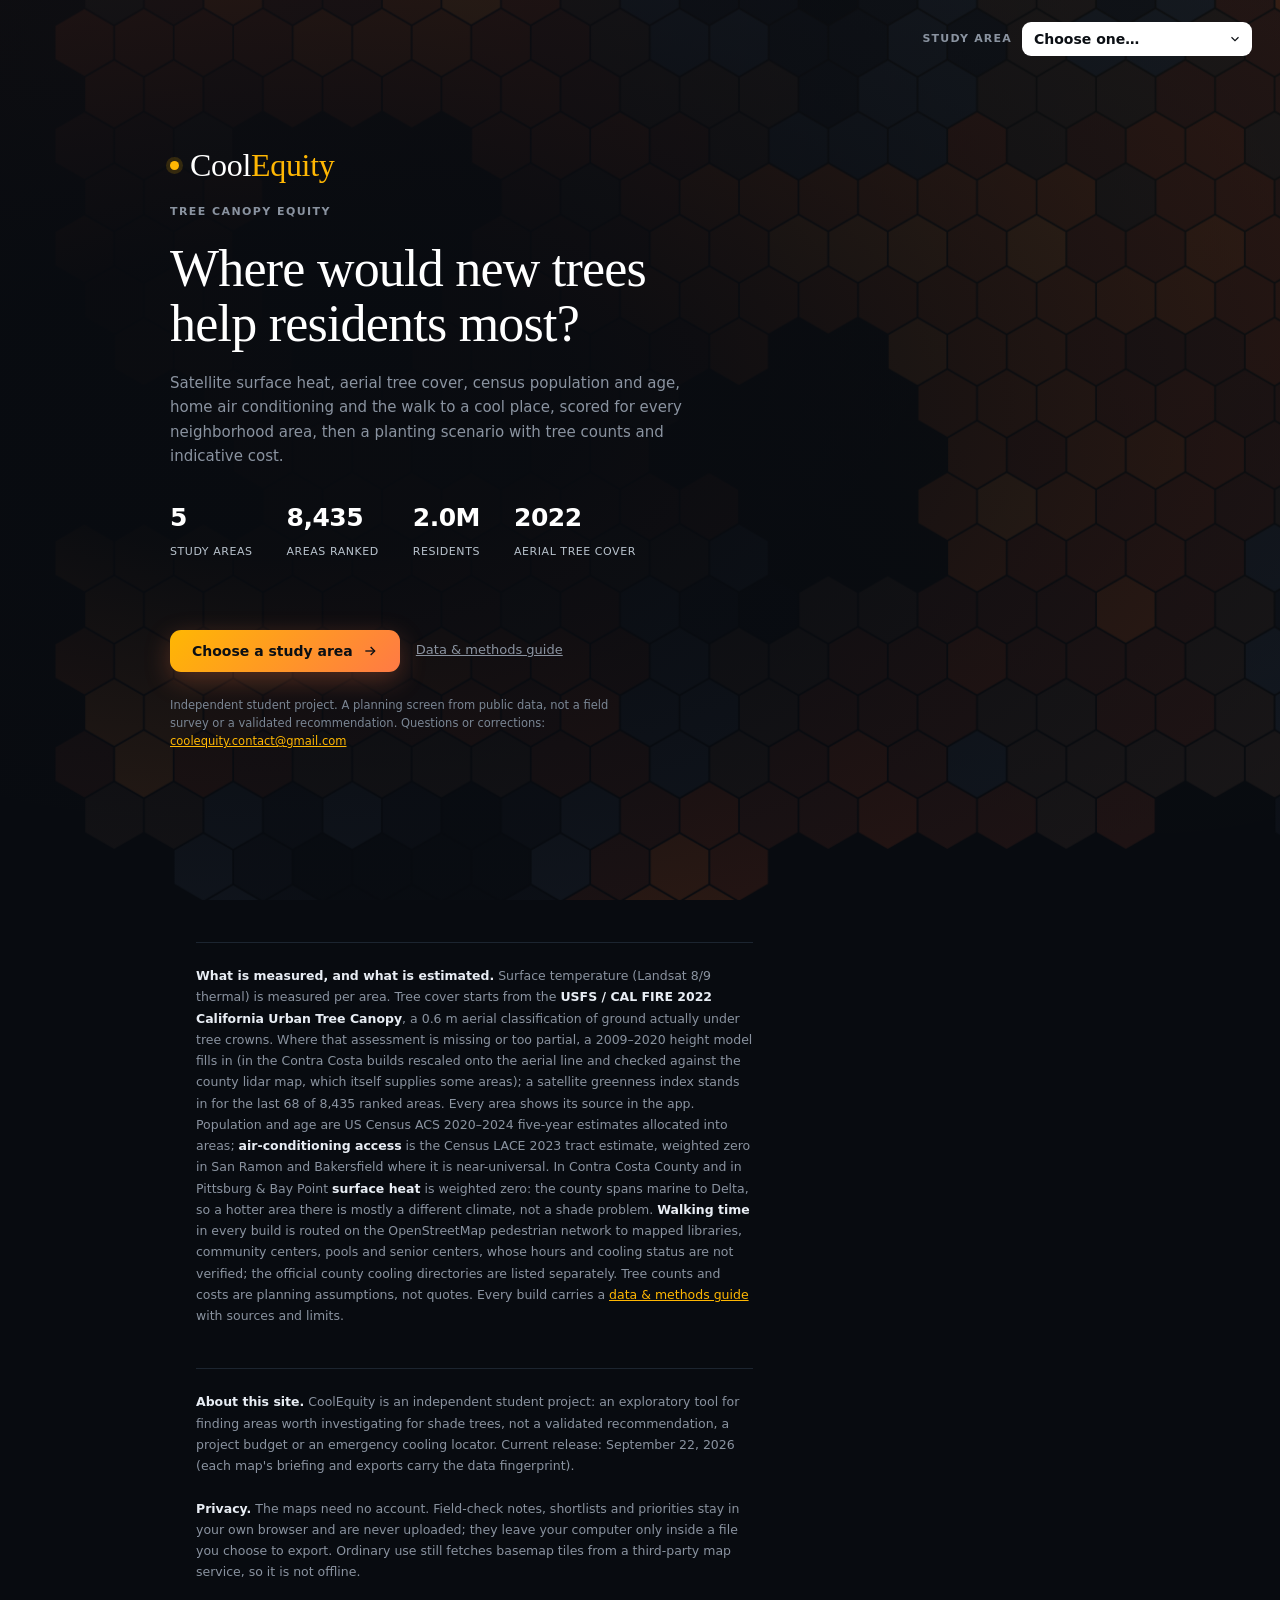
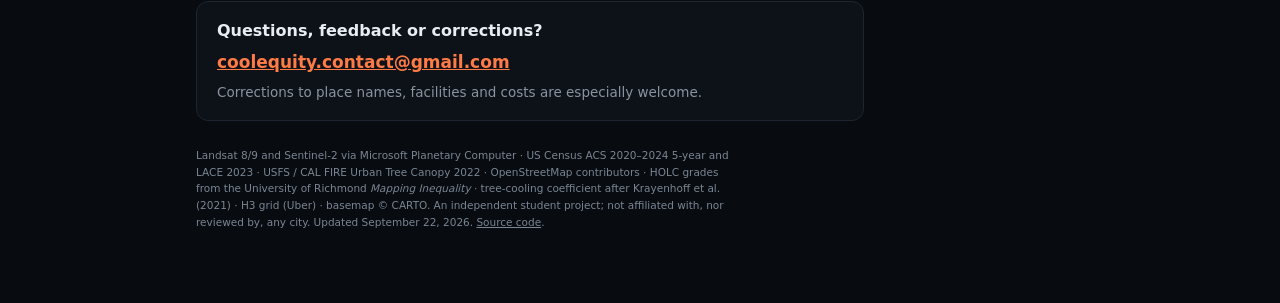
==== site/index.html @ bd9626d3 "Map panel resizes and collapses; guide gets a study-area switch; chooser hero full-bleed with a stud" ====
<!doctype html>
<html lang="en">
<head>
<meta charset="utf-8">
<meta name="viewport" content="width=device-width,initial-scale=1">
<title>CoolEquity — Heat &amp; Canopy Mapping</title>
<meta name="description" content="Where would new street trees help residents most? Satellite heat, aerial tree cover, census population and walking access to cooling, scored for every neighborhood area. Contra Costa County, Bakersfield, San Ramon, West Contra Costa and Pittsburg &amp; Bay Point.">
<style>
  @font-face{font-family:Inter;src:url(vendor/inter-latin.woff2) format('woff2');
    font-weight:100 900;font-display:swap}
  @font-face{font-family:'Instrument Serif';src:url(vendor/instrumentserif-latin.woff2) format('woff2');
    font-weight:400;font-display:swap}
  :root{--bg:#080b10;--panel:#0d1219;--edge:#1c2530;--txt:#e8edf4;--muted:#8a93a0;
    --muted2:#7a8694;--accent:#ffb703;--accent2:#ff7a45;
    --display:'Instrument Serif',Georgia,serif;
    --sans:Inter,ui-sans-serif,system-ui,-apple-system,'Segoe UI',sans-serif}
  *{box-sizing:border-box}
  body{margin:0;background:var(--bg);color:var(--txt);font:400 15px/1.6 var(--sans);
    -webkit-font-smoothing:antialiased;min-height:100vh;
    background-image:radial-gradient(120% 80% at 15% 0%,rgba(255,122,69,.09) 0%,transparent 55%),
      radial-gradient(90% 70% at 90% 10%,rgba(255,183,3,.06) 0%,transparent 50%)}
  .wrap{max-width:940px;margin:0 auto;padding:0 26px 72px}
  /* Hero: the same first screen every city map opens with, made generic. */
  .hero{position:relative;min-height:100vh;display:flex;align-items:center;overflow:hidden;padding:28px 26px}
  .hero canvas{position:absolute;inset:0;width:100%;height:100%;opacity:.5;filter:blur(.4px);transform:scale(1.02)}
  .hero .scrim{position:absolute;inset:0;
    background:radial-gradient(115% 85% at 22% 45%,rgba(8,11,16,.97) 20%,rgba(8,11,16,.72) 52%,rgba(8,11,16,.35) 100%)}
  .hero-in{position:relative;width:100%;max-width:940px;margin:0 auto}
  .hero .pick{position:absolute}
  .menu{position:relative}
  .menu-list{position:absolute;left:0;top:calc(100% + 8px);z-index:6;min-width:300px;background:#0c1219;border:1px solid var(--edge);border-radius:12px;padding:6px;box-shadow:0 18px 44px rgba(0,0,0,.6)}
  .menu-list[hidden]{display:none}
  .menu-list a{display:block;padding:9px 12px;border-radius:8px;text-decoration:none;color:var(--txt);font-size:14px;font-weight:600}
  .menu-list a small{display:block;font-weight:400;font-size:12px;color:var(--muted);margin-top:1px}
  .menu-list a:hover,.menu-list a:focus-visible{background:#151d27;outline:none}
  .pick{position:absolute;top:22px;right:28px;z-index:3;display:flex;align-items:center;gap:10px;font-size:11px;
    letter-spacing:.11em;text-transform:uppercase;color:var(--muted);font-weight:600}
  .pick select{font:600 14px var(--sans);color:#0b0f14;background:#fff;border:0;border-radius:9px;
    padding:9px 34px 9px 12px;appearance:none;-webkit-appearance:none;cursor:pointer;min-width:230px;
    background-image:url("data:image/svg+xml,%3Csvg xmlns='http://www.w3.org/2000/svg' viewBox='0 0 24 24' fill='none' stroke='%230b0f14' stroke-width='2'%3E%3Cpath d='m6 9 6 6 6-6'/%3E%3C/svg%3E");
    background-repeat:no-repeat;background-position:right 10px center;background-size:14px}
  .wordmark{display:flex;align-items:center;gap:11px;margin:0 0 22px}
  .eyebrow{font-size:11px;letter-spacing:.13em;text-transform:uppercase;color:var(--muted);font-weight:600;margin-bottom:20px}
  .istats{display:flex;flex-wrap:wrap;gap:34px;margin:30px 0 34px}
  .istats div b{display:block;font-size:25px;font-weight:600;letter-spacing:-.02em;font-variant-numeric:tabular-nums;color:#fff}
  .istats div span{font-size:11px;color:#b9c3cd;letter-spacing:.05em;text-transform:uppercase}
  .cta{display:inline-flex;align-items:center;gap:9px;font:600 14px var(--sans);color:#0b0f14;
    background:linear-gradient(135deg,#ffb703,#ff7a45);border:0;border-radius:11px;padding:13px 22px;
    text-decoration:none;box-shadow:0 8px 26px rgba(255,122,69,.28);transition:transform .16s,box-shadow .16s}
  .cta:hover{transform:translateY(-1px);box-shadow:0 12px 32px rgba(255,122,69,.36)}
  .cta[aria-disabled=true]{opacity:.55;pointer-events:none}
  .cta svg{width:16px;height:16px;stroke:currentColor;fill:none;stroke-width:2}
  .ctarow{display:flex;align-items:center;gap:16px;flex-wrap:wrap}
  .ctarow a.alt{font-size:13px;color:var(--muted);text-decoration:underline}
  .blurb{margin:-14px 0 26px;max-width:58ch;font-size:13.5px;line-height:1.6;color:#c4ccd6;min-height:1.6em}
  .fine{margin:24px 0 0;font-size:11.5px;color:var(--muted2);line-height:1.6;max-width:62ch}
  .fine a{color:var(--accent)}
  .all{margin-top:40px}
  .all h2{font-family:var(--display);font-weight:400;font-size:26px;margin:0 0 6px;color:#fff}
  .all p.sub2{color:var(--muted);font-size:13.5px;margin:0 0 20px}
  @media (max-width:720px){.hero{min-height:0;padding-top:20px;align-items:flex-start}.hero .pick{position:static;margin-bottom:18px}.pick select{min-width:0;width:100%}.istats{gap:22px}.menu-list{min-width:0;right:0}}
  .wdot{width:9px;height:9px;border-radius:50%;background:var(--accent);
    box-shadow:0 0 0 4px rgba(255,183,3,.16)}
  .wm{font-family:var(--display);font-size:32px;line-height:1;letter-spacing:-.01em;color:#fff}
  .wm i{font-style:normal;color:var(--accent)}
  h1{font-family:var(--display);font-weight:400;font-size:clamp(32px,5.2vw,52px);
    line-height:1.06;letter-spacing:-.015em;margin:0 0 18px;color:#fff}
  .lede{color:var(--muted);max-width:56ch;margin:20px 0 0;font-size:15px;line-height:1.62}
  .cards{display:grid;grid-template-columns:repeat(auto-fit,minmax(300px,1fr));gap:18px}
  a.card{display:block;text-decoration:none;color:inherit;background:var(--panel);
    border:1px solid var(--edge);border-radius:15px;padding:24px;transition:.16s}
  a.card:hover{border-color:var(--accent);transform:translateY(-2px);
    box-shadow:0 16px 40px rgba(0,0,0,.45)}
  .city{font-family:var(--display);font-size:27px;line-height:1.1;color:#fff;margin-bottom:3px}
  .sub{font-size:11px;text-transform:uppercase;letter-spacing:.1em;color:var(--muted2);
    margin-bottom:15px}
  .card p{font-size:13px;color:var(--muted);line-height:1.6;margin:0 0 16px}
  .figs{display:flex;flex-wrap:wrap;gap:18px;border-top:1px solid var(--edge);padding-top:14px}
  .figs div b{display:block;font-size:18px;font-weight:600;color:var(--txt);
    font-variant-numeric:tabular-nums;letter-spacing:-.01em}
  .figs div span{font-size:10px;text-transform:uppercase;letter-spacing:.06em;color:var(--muted2)}
  .go{margin-top:16px;font-size:13px;font-weight:600;color:var(--accent)}
  .contact{margin:18px 0 0;max-width:70ch;box-sizing:border-box;padding:16px 20px;border:1px solid var(--edge);border-radius:12px;background:var(--panel);display:flex;flex-wrap:wrap;align-items:baseline;gap:6px 14px;font-size:15px}
.contact b{font-size:16px}.contact a{font-size:17px;font-weight:600;color:var(--accent2);text-decoration:underline;word-break:break-all}.contact span{flex-basis:100%;color:var(--muted);font-size:13.5px}
.note{margin-top:42px;padding-top:22px;border-top:1px solid var(--edge);
    font-size:12.5px;color:var(--muted);line-height:1.7;max-width:70ch}
  .note b{color:var(--txt)}
  .note a{color:var(--accent)}
  .foot{margin-top:26px;font-size:10.5px;color:var(--muted2);line-height:1.6;max-width:80ch}
</style>
</head>
<body>
<section class="hero">
  <canvas id="hexes" aria-hidden="true"></canvas>
  <div class="scrim"></div>
  <label class="pick">Study area
    <select id="pick" aria-label="Choose a study area">
      <option value="">Choose one…</option>
      <option value="contracosta">Contra Costa County</option>
      <option value="bakersfield">Bakersfield</option>
      <option value="sanramon">San Ramon</option>
      <option value="westcc">West Contra Costa</option>
      <option value="pittsburg">Pittsburg &amp; Bay Point</option>
    </select>
  </label>
  <div class="hero-in">
    <div class="wordmark"><span class="wdot"></span><span class="wm">Cool<i>Equity</i></span></div>
    <div class="eyebrow">Tree canopy equity</div>
    <h1>Where would new trees<br>help residents most?</h1>
    <p class="lede">Satellite surface heat, aerial tree cover, census population and age, home air
      conditioning and the walk to a cool place, scored for every neighborhood area, then a
      planting scenario with tree counts and indicative cost.</p>
    <div class="istats" id="istats">
      <div><b>5</b><span>study areas</span></div>
      <div><b>8,435</b><span>areas ranked</span></div>
      <div><b>2.0M</b><span>residents</span></div>
      <div><b>2022</b><span>aerial tree cover</span></div>
    </div>
    <p class="blurb" id="blurb"></p>
    <div class="ctarow">
      <div class="menu">
        <a class="cta" id="go" href="#" role="button" aria-haspopup="true" aria-expanded="false"><span id="go-label">Choose a study area</span>
          <svg viewBox="0 0 24 24"><path d="M5 12h14"/><path d="m13 6 6 6-6 6"/></svg></a>
        <div class="menu-list" id="menu" hidden>
          <a href="contracosta/app/">Contra Costa County<small>Whole county · 2,697 areas</small></a>
          <a href="bakersfield/app/">Bakersfield<small>The hottest of the five · 3,767 areas</small></a>
          <a href="sanramon/app/">San Ramon<small>One city at 7× the resolution · 419 areas</small></a>
          <a href="westcc/app/">West Contra Costa<small>Richmond to Hercules · 982 areas</small></a>
          <a href="pittsburg/app/">Pittsburg &amp; Bay Point<small>East county · 570 areas</small></a>
        </div>
      </div>
      <a class="alt" id="guide" href="contracosta/app/guide.html">Data &amp; methods guide</a>
    </div>
    <p class="fine">Independent student project. A planning screen from public data, not a field survey
      or a validated recommendation. Questions or corrections:
      <a href="mailto:coolequity.contact@gmail.com">coolequity.contact@gmail.com</a></p>
  </div>
</section>
<div class="wrap">
  <div class="note">
    <b>What is measured, and what is estimated.</b> Surface temperature (Landsat 8/9 thermal)
    is measured per area. Tree cover starts from the
    <b>USFS / CAL FIRE 2022 California Urban Tree Canopy</b>, a 0.6 m aerial classification of
    ground actually under tree crowns. Where that assessment is missing or too partial, a
    2009–2020 height model fills in (in the Contra Costa builds rescaled onto the aerial line
    and checked against the county lidar map, which itself supplies some areas); a satellite
    greenness index stands in for the last 68 of 8,435 ranked areas. Every area shows its
    source in the app. Population and age are US Census ACS 2020–2024 five-year
    estimates allocated into areas; <b>air-conditioning access</b> is the Census LACE 2023
    tract estimate, weighted zero in San Ramon and Bakersfield where it is near-universal. In Contra Costa County
    and in Pittsburg &amp; Bay Point <b>surface heat</b> is weighted zero: the county spans marine to Delta, so a hotter area there
    is mostly a different climate, not a shade problem. <b>Walking time</b> in every
    build is routed on the OpenStreetMap pedestrian network to mapped libraries, community
    centers, pools and senior centers, whose hours and cooling status are not verified; the
    official county cooling directories are listed separately. Tree counts and costs are
    planning assumptions, not quotes. Every build carries a
    <a href="contracosta/app/guide.html">data &amp; methods guide</a> with sources and limits.
  </div>
  <div class="note">
    <b>About this site.</b> CoolEquity is an independent student project: an exploratory tool
    for finding areas worth investigating for shade trees, not a validated recommendation, a
    project budget or an emergency cooling locator. Current release: September 22, 2026 (each
    map's briefing and exports carry the data fingerprint).
    <br><br>
    <b>Privacy.</b> The maps need no account. Field-check notes, shortlists and priorities stay
    in your own browser and are never uploaded; they leave your computer only inside a file you
    choose to export. Ordinary use still fetches basemap tiles from a third-party map service,
    so it is not offline.<!-- analytics-note -->
  </div>
  <div class="contact">
    <b>Questions, feedback or corrections?</b>
    <a href="mailto:coolequity.contact@gmail.com">coolequity.contact@gmail.com</a>
    <span>Corrections to place names, facilities and costs are especially welcome.</span>
  </div>
  <div class="foot">
    Landsat 8/9 and Sentinel-2 via Microsoft Planetary Computer · US Census ACS 2020–2024 5-year
    and LACE 2023 · USFS / CAL FIRE Urban Tree Canopy 2022 · OpenStreetMap contributors · HOLC
    grades from the University of Richmond <i>Mapping Inequality</i> · tree-cooling coefficient
    after Krayenhoff et al. (2021) · H3 grid (Uber) · basemap © CARTO. An independent student
    project; not affiliated with, nor reviewed by, any city. Updated September 22, 2026.
    <a href="https://github.com/advikar/coolequity-app" style="color:inherit">Source code</a>.
  </div>
</div>
<script>
/* Study-area select: fills the stat row, the one-line blurb and the Explore button
 * from the same figures the cards below show. Explore opens that build's start screen. */
const CE={
  contracosta:{n:'Contra Costa County',go:'Explore Contra Costa County',s:[['2,697','areas ranked'],['1.16M','residents'],['18%','avg. tree cover'],['0.3 sq mi','per area']],b:'The whole county at 0.3 sq mi per area. Half of residents live in areas under 15% tree cover; surface heat is shown but not scored at county scale.'},
  bakersfield:{n:'Bakersfield',go:'Explore Bakersfield',s:[['3,767','areas ranked'],['410k','residents'],['122 °F','median summer surface'],['4%','median tree cover']],b:'The hottest of the five: 93% of residents live in areas under 15% tree cover, and heat is scored because one valley climate makes hotter mean hotter.'},
  sanramon:{n:'San Ramon',go:'Explore San Ramon',s:[['419','areas ranked'],['85k','residents'],['18%','avg. tree cover'],['0.04 sq mi','per area']],b:'One city inside Contra Costa at seven times the resolution. Shade and surface heat track each other closely; nearly every home has A/C, so A/C is not scored.'},
  westcc:{n:'West Contra Costa',go:'Explore West Contra Costa',s:[['982','areas ranked'],['272k','residents'],['13%','avg. tree cover'],['0.04 sq mi','per area']],b:'Richmond to Hercules at seven times the county map’s resolution. Half of residents live in areas under 10% tree cover; heat is scored here.'},
  pittsburg:{n:'Pittsburg & Bay Point',go:'Explore Pittsburg & Bay Point',s:[['570','areas ranked'],['90k','residents'],['10%','avg. tree cover'],['0.04 sq mi','per area']],b:'Pittsburg and Bay Point hold 15 of the county map’s 100 highest-need areas. Half of residents live in areas under 10% tree cover.'}
};
const ALL=[['5','study areas'],['8,435','areas ranked'],['2.0M','residents'],['2022','aerial tree cover']];
const pick=document.getElementById('pick'),go=document.getElementById('go'),lbl=document.getElementById('go-label'),st=document.getElementById('istats'),bl=document.getElementById('blurb'),gd=document.getElementById('guide'),menu=document.getElementById('menu');
function show(slug){
  const c=CE[slug];
  st.innerHTML=(c?c.s:ALL).map(([v,k])=>`<div><b>${v}</b><span>${k}</span></div>`).join('');
  bl.textContent=c?c.b:'';
  lbl.textContent=c?c.go:'Choose a study area';
  go.href=c?slug+'/app/':'#';go.setAttribute('aria-haspopup',c?'false':'true');
  gd.href=(c?slug:'contracosta')+'/app/guide.html';
  try{if(c)localStorage.setItem('ce-home-pick',slug);}catch(_){}
}
pick.addEventListener('change',()=>show(pick.value));
go.addEventListener('click',e=>{if(CE[pick.value])return;e.preventDefault();const open=menu.hidden;menu.hidden=!open;go.setAttribute('aria-expanded',String(open));if(open)menu.querySelector('a').focus();});
document.addEventListener('click',e=>{if(!menu.hidden&&!e.target.closest('.menu')){menu.hidden=true;go.setAttribute('aria-expanded','false');}});
document.addEventListener('keydown',e=>{if(e.key==='Escape'&&!menu.hidden){menu.hidden=true;go.setAttribute('aria-expanded','false');go.focus();}});
try{const last=localStorage.getItem('ce-home-pick');if(last&&CE[last]){pick.value=last;show(last);}}catch(_){}

/* Backdrop: a hex field in the map's own palette (deep red = hotter, dark = cooler),
 * drawn from smooth noise so it reads as a city without being any one city. */
(function(){
  const cv=document.getElementById('hexes');if(!cv)return;
  const R=[[13,17,24],[26,32,44],[46,58,76],[70,52,44],[96,44,32],[130,54,30],[160,74,32],[186,104,44]];
  let seed=7;const rnd=()=>{seed=(seed*16807)%2147483647;return seed/2147483647;};
  const G=64,grid=[];for(let i=0;i<G*G;i++)grid.push(rnd());
  const noise=(x,y)=>{const xi=Math.floor(x)%G,yi=Math.floor(y)%G,fx=x-Math.floor(x),fy=y-Math.floor(y);
    const g=(a,b)=>grid[((b%G)+G)%G*G+((a%G)+G)%G];const l=(a,b,t)=>a+(b-a)*(t*t*(3-2*t));
    return l(l(g(xi,yi),g(xi+1,yi),fx),l(g(xi,yi+1),g(xi+1,yi+1),fx),fy);};
  function draw(){
    const dpr=Math.min(2,devicePixelRatio||1),w=cv.clientWidth,h=cv.clientHeight;if(!w||!h)return;
    cv.width=w*dpr;cv.height=h*dpr;const g=cv.getContext('2d');g.setTransform(dpr,0,0,dpr,0,0);g.clearRect(0,0,w,h);
    const r=Math.max(22,Math.min(46,w/38)),dx=r*Math.sqrt(3),dy=r*1.5;
    for(let row=-1,y=0;y<h+r;row++,y+=dy){for(let x=(row%2?dx/2:0)-dx;x<w+dx;x+=dx){
      const cx=x+w*0.12,n=noise(x/(r*7)+3,y/(r*7)+1),m=noise(x/(r*2.2),y/(r*2.2));
      if(n*0.75+m*0.25<0.40)continue;                     // water, parks, gaps
      const v=Math.min(0.999,Math.max(0,(noise(x/(r*9)+11,y/(r*9)+5)*0.7+m*0.3-0.2)/0.6));
      const c=R[Math.floor(v*R.length)];g.fillStyle=`rgb(${c[0]},${c[1]},${c[2]})`;
      g.beginPath();for(let k=0;k<6;k++){const a=Math.PI/6+k*Math.PI/3;g.lineTo(cx+Math.cos(a)*(r-1),y+Math.sin(a)*(r-1));}g.closePath();g.fill();
    }}
  }
  draw();let t;addEventListener('resize',()=>{clearTimeout(t);t=setTimeout(draw,120);});
})();
</script>
</body>
</html>
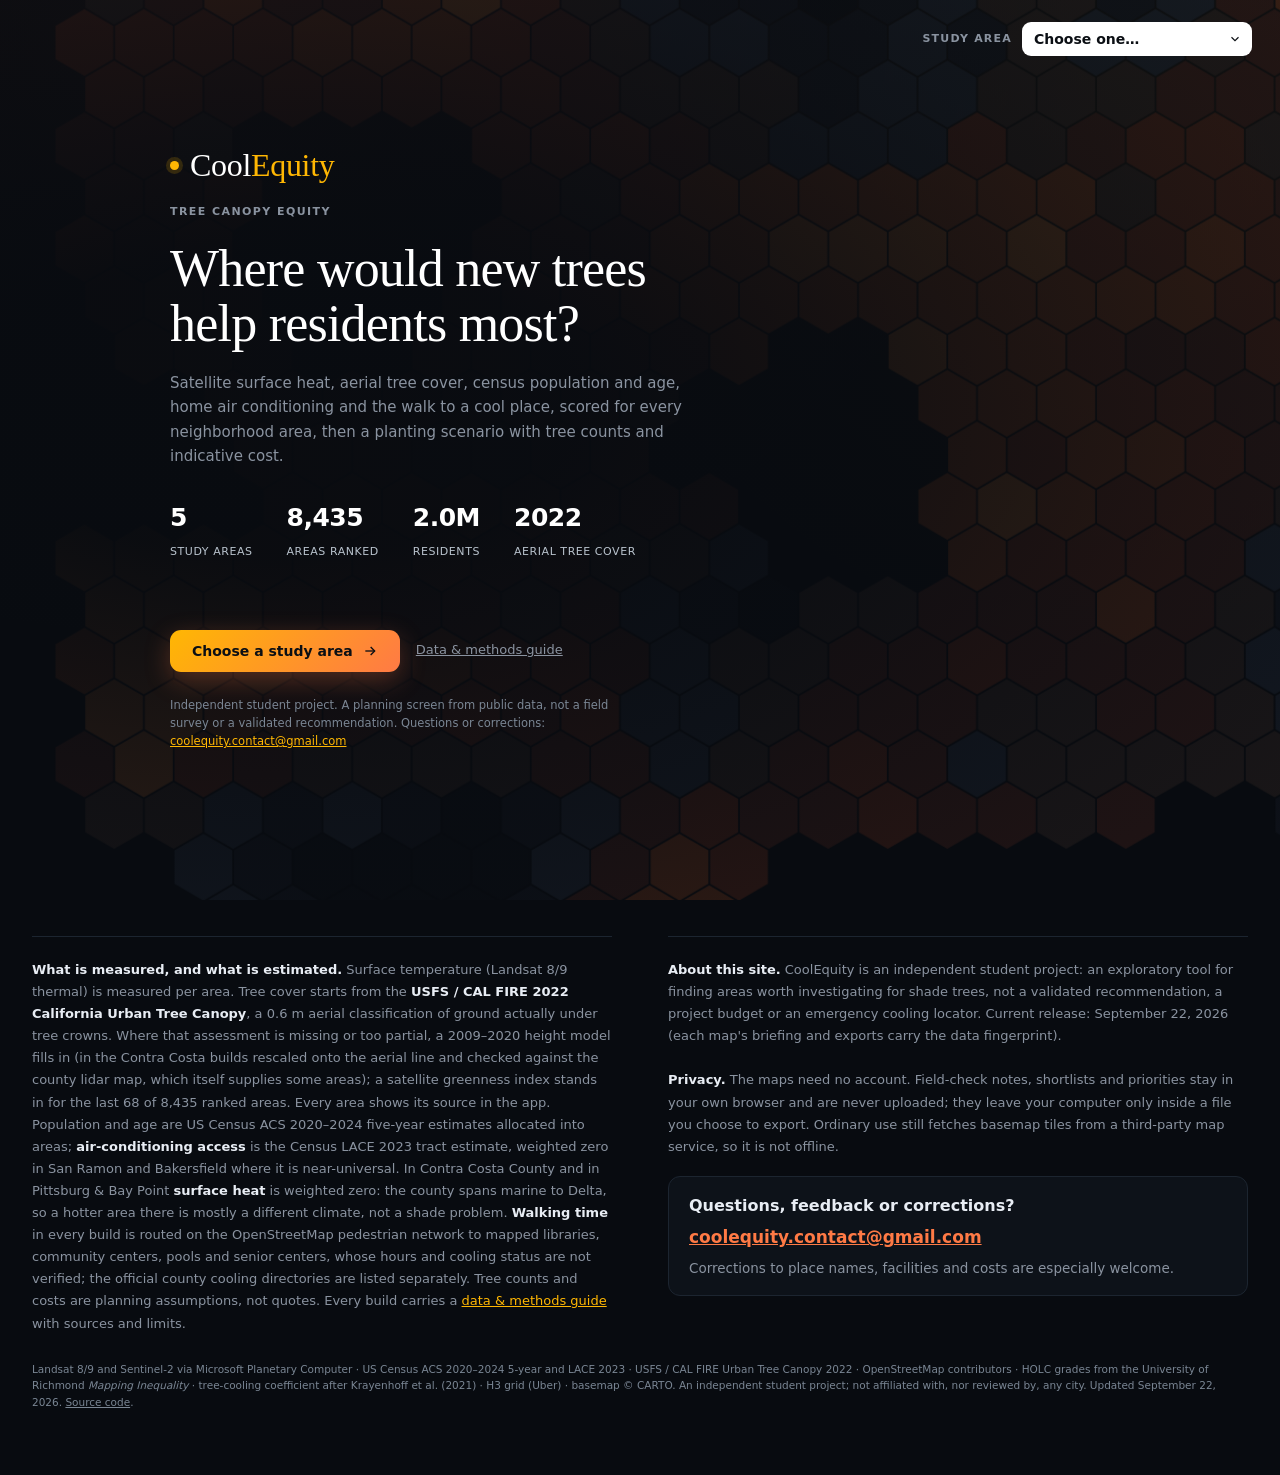
==== commit 8ec35395: "Every study-area select starts with an entry back to the site's start page; chooser notes fill the w" ====
--- a/site/index.html
+++ b/site/index.html
@@ -19,16 +19,18 @@
     -webkit-font-smoothing:antialiased;min-height:100vh;
     background-image:radial-gradient(120% 80% at 15% 0%,rgba(255,122,69,.09) 0%,transparent 55%),
       radial-gradient(90% 70% at 90% 10%,rgba(255,183,3,.06) 0%,transparent 50%)}
-  .wrap{max-width:940px;margin:0 auto;padding:0 26px 72px}
+  .wrap{max-width:1280px;margin:0 auto;padding:0 32px 64px}
+  .below{display:grid;grid-template-columns:1fr 1fr;gap:0 56px;align-items:start}
+  @media (max-width:900px){.below{grid-template-columns:1fr}}
   /* Hero: the same first screen every city map opens with, made generic. */
-  .hero{position:relative;min-height:100vh;display:flex;align-items:center;overflow:hidden;padding:28px 26px}
+  .hero{position:relative;min-height:100vh;display:flex;align-items:center;overflow:hidden;padding:48px 26px}
   .hero canvas{position:absolute;inset:0;width:100%;height:100%;opacity:.5;filter:blur(.4px);transform:scale(1.02)}
   .hero .scrim{position:absolute;inset:0;
     background:radial-gradient(115% 85% at 22% 45%,rgba(8,11,16,.97) 20%,rgba(8,11,16,.72) 52%,rgba(8,11,16,.35) 100%)}
   .hero-in{position:relative;width:100%;max-width:940px;margin:0 auto}
   .hero .pick{position:absolute}
   .menu{position:relative}
-  .menu-list{position:absolute;left:0;top:calc(100% + 8px);z-index:6;min-width:300px;background:#0c1219;border:1px solid var(--edge);border-radius:12px;padding:6px;box-shadow:0 18px 44px rgba(0,0,0,.6)}
+  .menu-list{margin:12px 0 4px;max-width:420px;background:#0c1219;border:1px solid var(--edge);border-radius:12px;padding:6px;box-shadow:0 18px 44px rgba(0,0,0,.6)}
   .menu-list[hidden]{display:none}
   .menu-list a{display:block;padding:9px 12px;border-radius:8px;text-decoration:none;color:var(--txt);font-size:14px;font-weight:600}
   .menu-list a small{display:block;font-weight:400;font-size:12px;color:var(--muted);margin-top:1px}
@@ -58,7 +60,7 @@
   .all{margin-top:40px}
   .all h2{font-family:var(--display);font-weight:400;font-size:26px;margin:0 0 6px;color:#fff}
   .all p.sub2{color:var(--muted);font-size:13.5px;margin:0 0 20px}
-  @media (max-width:720px){.hero{min-height:0;padding-top:20px;align-items:flex-start}.hero .pick{position:static;margin-bottom:18px}.pick select{min-width:0;width:100%}.istats{gap:22px}.menu-list{min-width:0;right:0}}
+  @media (max-width:720px){.hero{min-height:0;padding-top:20px;align-items:flex-start}.hero .pick{position:static;margin-bottom:18px}.pick select{min-width:0;width:100%}.istats{gap:22px}}
   .wdot{width:9px;height:9px;border-radius:50%;background:var(--accent);
     box-shadow:0 0 0 4px rgba(255,183,3,.16)}
   .wm{font-family:var(--display);font-size:32px;line-height:1;letter-spacing:-.01em;color:#fff}
@@ -80,13 +82,13 @@
     font-variant-numeric:tabular-nums;letter-spacing:-.01em}
   .figs div span{font-size:10px;text-transform:uppercase;letter-spacing:.06em;color:var(--muted2)}
   .go{margin-top:16px;font-size:13px;font-weight:600;color:var(--accent)}
-  .contact{margin:18px 0 0;max-width:70ch;box-sizing:border-box;padding:16px 20px;border:1px solid var(--edge);border-radius:12px;background:var(--panel);display:flex;flex-wrap:wrap;align-items:baseline;gap:6px 14px;font-size:15px}
+  .contact{margin:18px 0 0;max-width:none;box-sizing:border-box;padding:16px 20px;border:1px solid var(--edge);border-radius:12px;background:var(--panel);display:flex;flex-wrap:wrap;align-items:baseline;gap:6px 14px;font-size:15px}
 .contact b{font-size:16px}.contact a{font-size:17px;font-weight:600;color:var(--accent2);text-decoration:underline;word-break:break-all}.contact span{flex-basis:100%;color:var(--muted);font-size:13.5px}
-.note{margin-top:42px;padding-top:22px;border-top:1px solid var(--edge);
-    font-size:12.5px;color:var(--muted);line-height:1.7;max-width:70ch}
+.note{margin-top:36px;padding-top:22px;border-top:1px solid var(--edge);
+    font-size:13px;color:var(--muted);line-height:1.7;max-width:none}
   .note b{color:var(--txt)}
   .note a{color:var(--accent)}
-  .foot{margin-top:26px;font-size:10.5px;color:var(--muted2);line-height:1.6;max-width:80ch}
+  .foot{margin-top:26px;font-size:10.5px;color:var(--muted2);line-height:1.6;max-width:none;grid-column:1/-1}
 </style>
 </head>
 <body>
@@ -121,15 +123,15 @@
       <div class="menu">
         <a class="cta" id="go" href="#" role="button" aria-haspopup="true" aria-expanded="false"><span id="go-label">Choose a study area</span>
           <svg viewBox="0 0 24 24"><path d="M5 12h14"/><path d="m13 6 6 6-6 6"/></svg></a>
-        <div class="menu-list" id="menu" hidden>
+      </div>
+      <a class="alt" id="guide" href="contracosta/app/guide.html">Data &amp; methods guide</a>
+    </div>
+    <div class="menu-list" id="menu" hidden>
           <a href="contracosta/app/">Contra Costa County<small>Whole county · 2,697 areas</small></a>
           <a href="bakersfield/app/">Bakersfield<small>The hottest of the five · 3,767 areas</small></a>
           <a href="sanramon/app/">San Ramon<small>One city at 7× the resolution · 419 areas</small></a>
           <a href="westcc/app/">West Contra Costa<small>Richmond to Hercules · 982 areas</small></a>
           <a href="pittsburg/app/">Pittsburg &amp; Bay Point<small>East county · 570 areas</small></a>
-        </div>
-      </div>
-      <a class="alt" id="guide" href="contracosta/app/guide.html">Data &amp; methods guide</a>
     </div>
     <p class="fine">Independent student project. A planning screen from public data, not a field survey
       or a validated recommendation. Questions or corrections:
@@ -137,6 +139,7 @@
   </div>
 </section>
 <div class="wrap">
+  <div class="below">
   <div class="note">
     <b>What is measured, and what is estimated.</b> Surface temperature (Landsat 8/9 thermal)
     is measured per area. Tree cover starts from the
@@ -156,6 +159,7 @@
     planning assumptions, not quotes. Every build carries a
     <a href="contracosta/app/guide.html">data &amp; methods guide</a> with sources and limits.
   </div>
+  <div>
   <div class="note">
     <b>About this site.</b> CoolEquity is an independent student project: an exploratory tool
     for finding areas worth investigating for shade trees, not a validated recommendation, a
@@ -171,6 +175,8 @@
     <b>Questions, feedback or corrections?</b>
     <a href="mailto:coolequity.contact@gmail.com">coolequity.contact@gmail.com</a>
     <span>Corrections to place names, facilities and costs are especially welcome.</span>
+  </div>
+  </div>
   </div>
   <div class="foot">
     Landsat 8/9 and Sentinel-2 via Microsoft Planetary Computer · US Census ACS 2020–2024 5-year
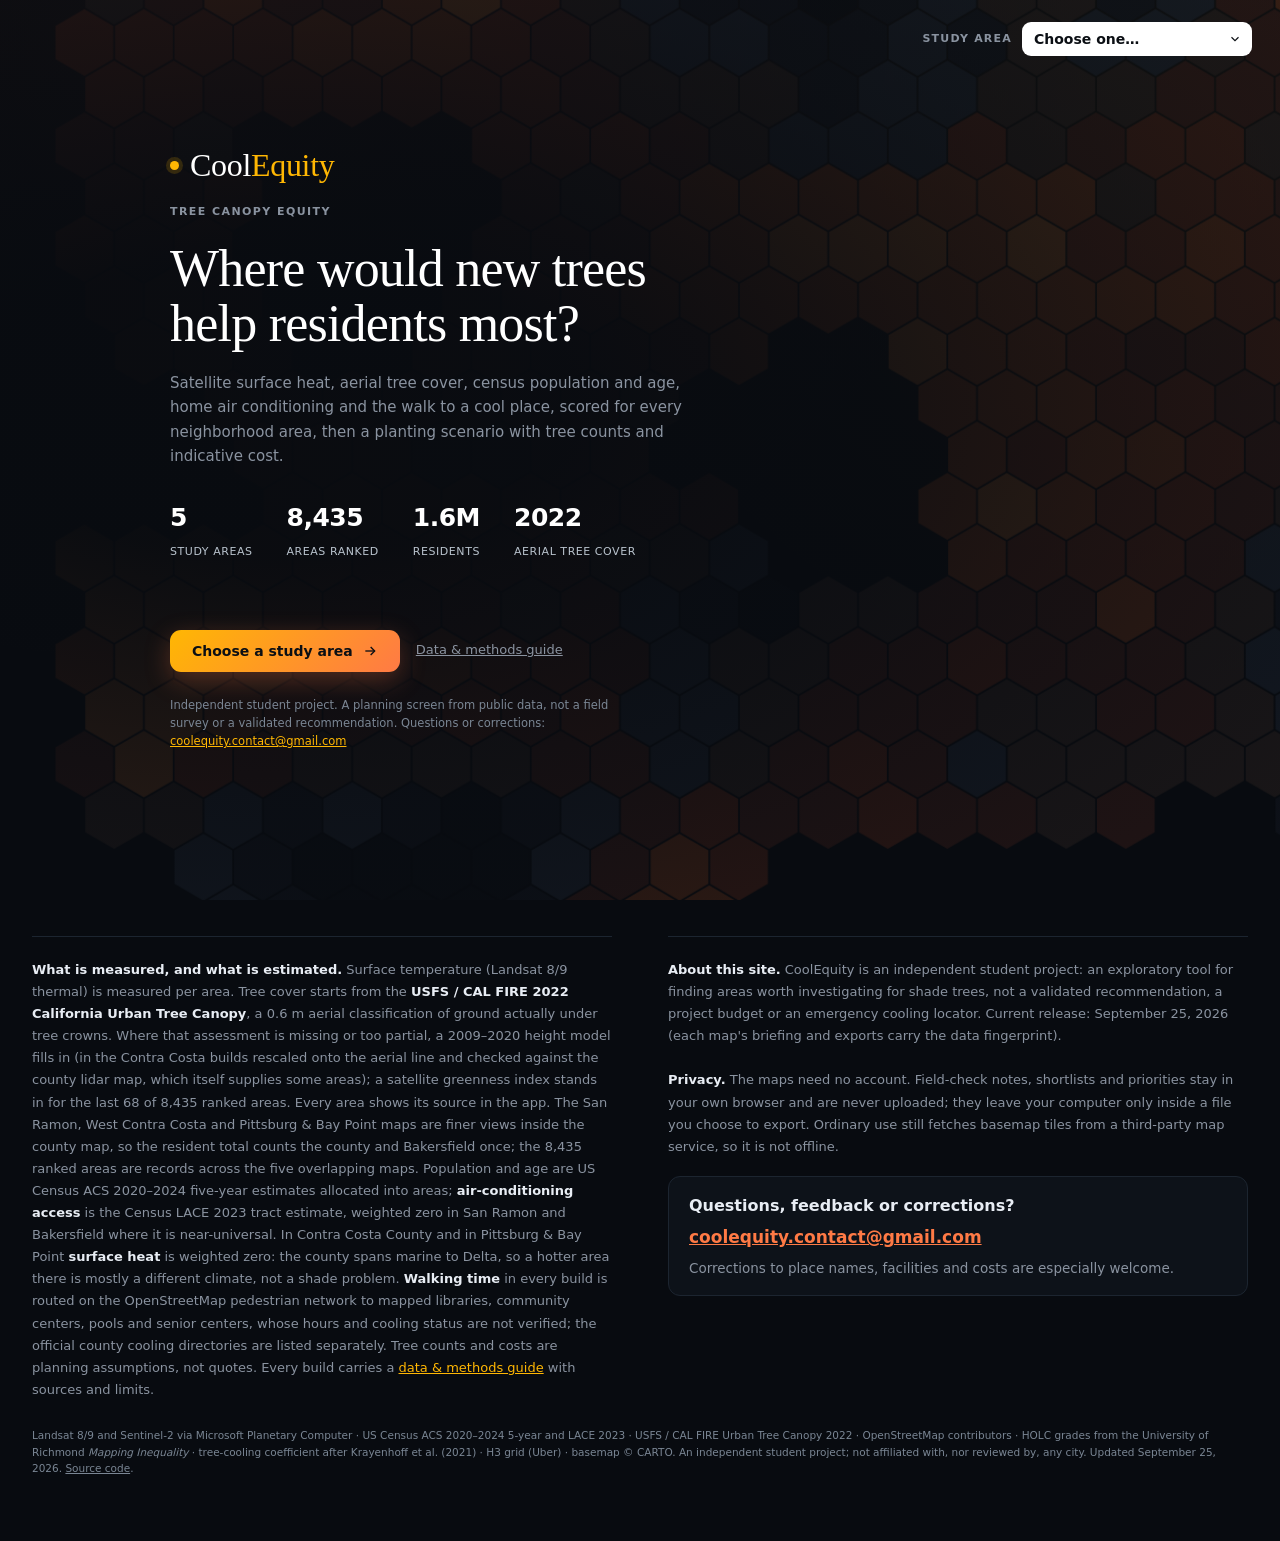
==== commit 2375ff0f: "Audit fixes: boundary-consistent capacity and city labels, export and save-state bugs, phone homepag" ====
--- a/site/index.html
+++ b/site/index.html
@@ -60,7 +60,7 @@
   .all{margin-top:40px}
   .all h2{font-family:var(--display);font-weight:400;font-size:26px;margin:0 0 6px;color:#fff}
   .all p.sub2{color:var(--muted);font-size:13.5px;margin:0 0 20px}
-  @media (max-width:720px){.hero{min-height:0;padding-top:20px;align-items:flex-start}.hero .pick{position:static;margin-bottom:18px}.pick select{min-width:0;width:100%}.istats{gap:22px}}
+  @media (max-width:720px){.hero{min-height:0;padding-top:20px;flex-direction:column;align-items:stretch}.hero .pick{position:static;width:100%;margin-bottom:18px}.pick select{min-width:0;width:100%;flex:1}.hero-in{max-width:none}.istats{gap:22px}}
   .wdot{width:9px;height:9px;border-radius:50%;background:var(--accent);
     box-shadow:0 0 0 4px rgba(255,183,3,.16)}
   .wm{font-family:var(--display);font-size:32px;line-height:1;letter-spacing:-.01em;color:#fff}
@@ -115,7 +115,7 @@
     <div class="istats" id="istats">
       <div><b>5</b><span>study areas</span></div>
       <div><b>8,435</b><span>areas ranked</span></div>
-      <div><b>2.0M</b><span>residents</span></div>
+      <div><b>1.6M</b><span>residents</span></div>
       <div><b>2022</b><span>aerial tree cover</span></div>
     </div>
     <p class="blurb" id="blurb"></p>
@@ -148,8 +148,10 @@
     2009–2020 height model fills in (in the Contra Costa builds rescaled onto the aerial line
     and checked against the county lidar map, which itself supplies some areas); a satellite
     greenness index stands in for the last 68 of 8,435 ranked areas. Every area shows its
-    source in the app. Population and age are US Census ACS 2020–2024 five-year
-    estimates allocated into areas; <b>air-conditioning access</b> is the Census LACE 2023
+    source in the app. The San Ramon, West Contra Costa and Pittsburg &amp; Bay Point maps are
+    finer views inside the county map, so the resident total counts the county and Bakersfield
+    once; the 8,435 ranked areas are records across the five overlapping maps. Population and
+    age are US Census ACS 2020–2024 five-year estimates allocated into areas; <b>air-conditioning access</b> is the Census LACE 2023
     tract estimate, weighted zero in San Ramon and Bakersfield where it is near-universal. In Contra Costa County
     and in Pittsburg &amp; Bay Point <b>surface heat</b> is weighted zero: the county spans marine to Delta, so a hotter area there
     is mostly a different climate, not a shade problem. <b>Walking time</b> in every
@@ -163,7 +165,7 @@
   <div class="note">
     <b>About this site.</b> CoolEquity is an independent student project: an exploratory tool
     for finding areas worth investigating for shade trees, not a validated recommendation, a
-    project budget or an emergency cooling locator. Current release: September 22, 2026 (each
+    project budget or an emergency cooling locator. Current release: September 25, 2026 (each
     map's briefing and exports carry the data fingerprint).
     <br><br>
     <b>Privacy.</b> The maps need no account. Field-check notes, shortlists and priorities stay
@@ -183,7 +185,7 @@
     and LACE 2023 · USFS / CAL FIRE Urban Tree Canopy 2022 · OpenStreetMap contributors · HOLC
     grades from the University of Richmond <i>Mapping Inequality</i> · tree-cooling coefficient
     after Krayenhoff et al. (2021) · H3 grid (Uber) · basemap © CARTO. An independent student
-    project; not affiliated with, nor reviewed by, any city. Updated September 22, 2026.
+    project; not affiliated with, nor reviewed by, any city. Updated September 25, 2026.
     <a href="https://github.com/advikar/coolequity-app" style="color:inherit">Source code</a>.
   </div>
 </div>
@@ -197,7 +199,7 @@
   westcc:{n:'West Contra Costa',go:'Explore West Contra Costa',s:[['982','areas ranked'],['272k','residents'],['13%','avg. tree cover'],['0.04 sq mi','per area']],b:'Richmond to Hercules at seven times the county map’s resolution. Half of residents live in areas under 10% tree cover; heat is scored here.'},
   pittsburg:{n:'Pittsburg & Bay Point',go:'Explore Pittsburg & Bay Point',s:[['570','areas ranked'],['90k','residents'],['10%','avg. tree cover'],['0.04 sq mi','per area']],b:'Pittsburg and Bay Point hold 15 of the county map’s 100 highest-need areas. Half of residents live in areas under 10% tree cover.'}
 };
-const ALL=[['5','study areas'],['8,435','areas ranked'],['2.0M','residents'],['2022','aerial tree cover']];
+const ALL=[['5','study areas'],['8,435','areas ranked'],['1.6M','residents'],['2022','aerial tree cover']];
 const pick=document.getElementById('pick'),go=document.getElementById('go'),lbl=document.getElementById('go-label'),st=document.getElementById('istats'),bl=document.getElementById('blurb'),gd=document.getElementById('guide'),menu=document.getElementById('menu');
 function show(slug){
   const c=CE[slug];
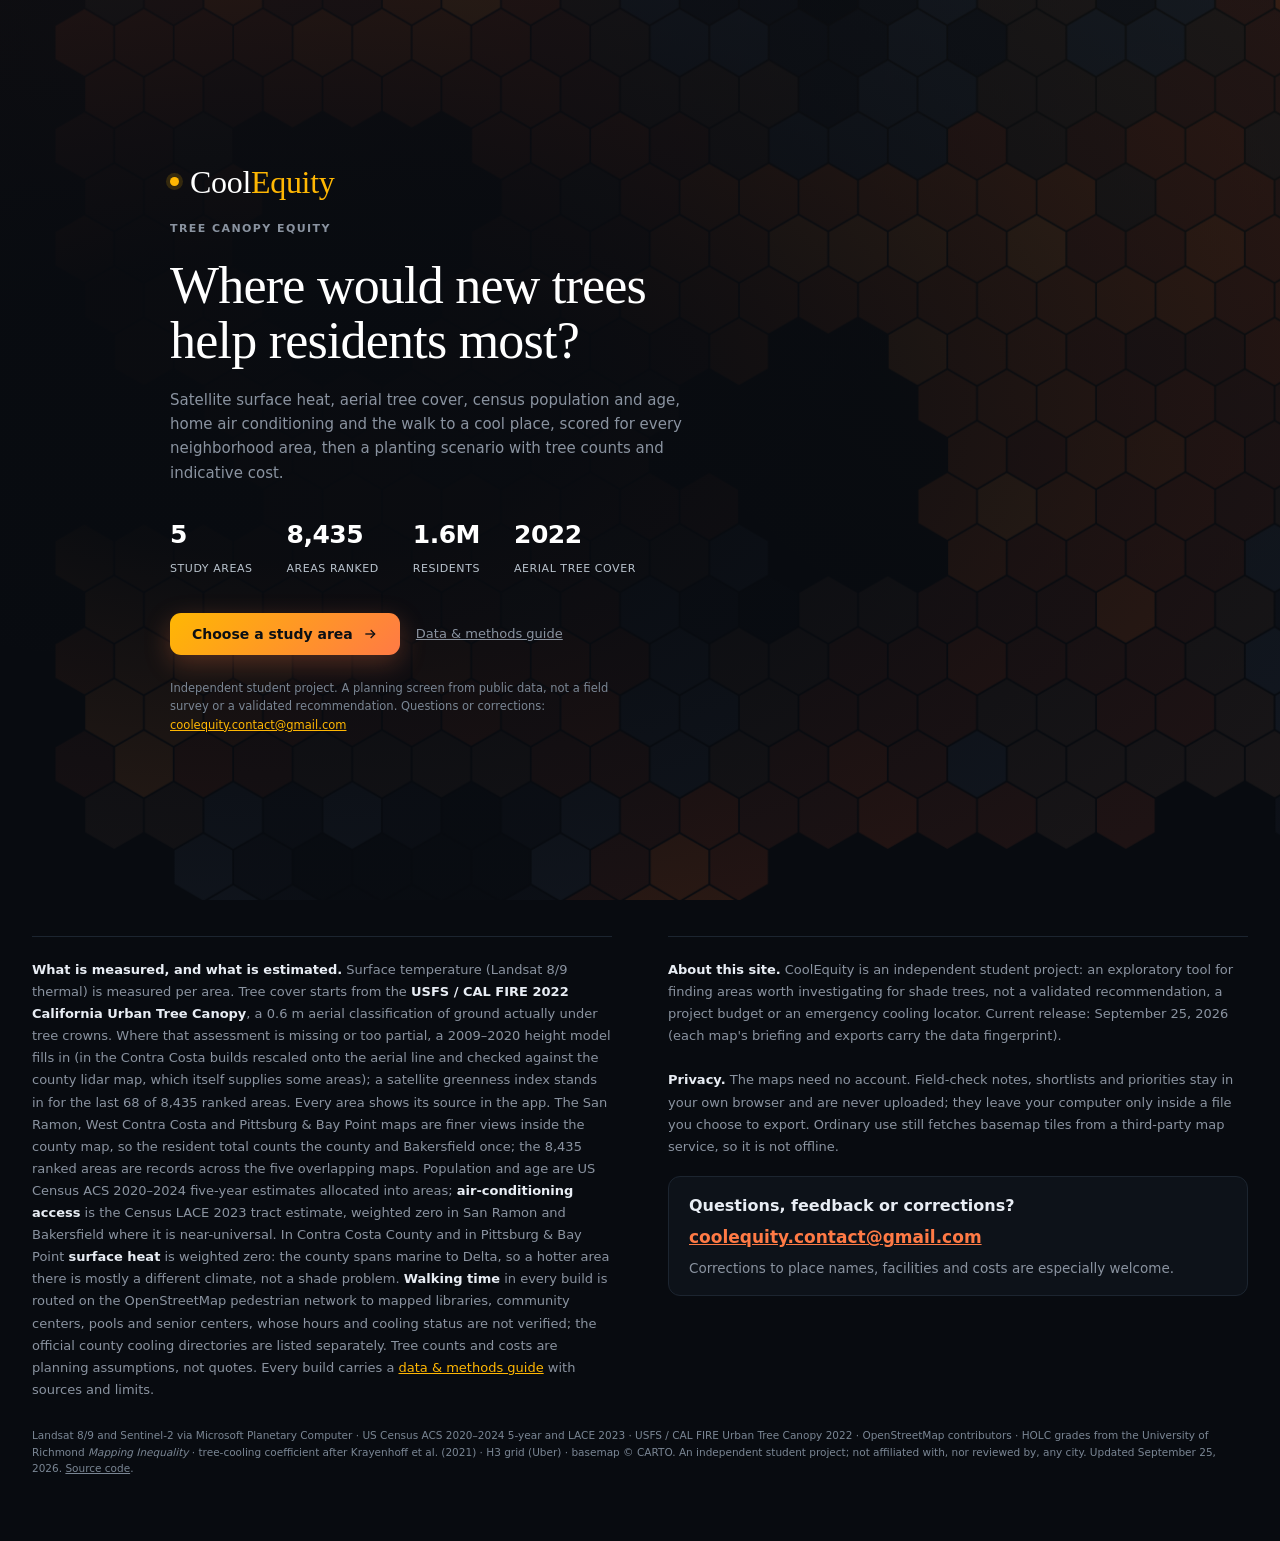
==== commit 8fa23b51: "Homepage is one generic page: the study-area select and per-city blurb are gone; the button's menu o" ====
--- a/site/index.html
+++ b/site/index.html
@@ -28,19 +28,12 @@
   .hero .scrim{position:absolute;inset:0;
     background:radial-gradient(115% 85% at 22% 45%,rgba(8,11,16,.97) 20%,rgba(8,11,16,.72) 52%,rgba(8,11,16,.35) 100%)}
   .hero-in{position:relative;width:100%;max-width:940px;margin:0 auto}
-  .hero .pick{position:absolute}
   .menu{position:relative}
   .menu-list{margin:12px 0 4px;max-width:420px;background:#0c1219;border:1px solid var(--edge);border-radius:12px;padding:6px;box-shadow:0 18px 44px rgba(0,0,0,.6)}
   .menu-list[hidden]{display:none}
   .menu-list a{display:block;padding:9px 12px;border-radius:8px;text-decoration:none;color:var(--txt);font-size:14px;font-weight:600}
   .menu-list a small{display:block;font-weight:400;font-size:12px;color:var(--muted);margin-top:1px}
   .menu-list a:hover,.menu-list a:focus-visible{background:#151d27;outline:none}
-  .pick{position:absolute;top:22px;right:28px;z-index:3;display:flex;align-items:center;gap:10px;font-size:11px;
-    letter-spacing:.11em;text-transform:uppercase;color:var(--muted);font-weight:600}
-  .pick select{font:600 14px var(--sans);color:#0b0f14;background:#fff;border:0;border-radius:9px;
-    padding:9px 34px 9px 12px;appearance:none;-webkit-appearance:none;cursor:pointer;min-width:230px;
-    background-image:url("data:image/svg+xml,%3Csvg xmlns='http://www.w3.org/2000/svg' viewBox='0 0 24 24' fill='none' stroke='%230b0f14' stroke-width='2'%3E%3Cpath d='m6 9 6 6 6-6'/%3E%3C/svg%3E");
-    background-repeat:no-repeat;background-position:right 10px center;background-size:14px}
   .wordmark{display:flex;align-items:center;gap:11px;margin:0 0 22px}
   .eyebrow{font-size:11px;letter-spacing:.13em;text-transform:uppercase;color:var(--muted);font-weight:600;margin-bottom:20px}
   .istats{display:flex;flex-wrap:wrap;gap:34px;margin:30px 0 34px}
@@ -54,13 +47,12 @@
   .cta svg{width:16px;height:16px;stroke:currentColor;fill:none;stroke-width:2}
   .ctarow{display:flex;align-items:center;gap:16px;flex-wrap:wrap}
   .ctarow a.alt{font-size:13px;color:var(--muted);text-decoration:underline}
-  .blurb{margin:-14px 0 26px;max-width:58ch;font-size:13.5px;line-height:1.6;color:#c4ccd6;min-height:1.6em}
   .fine{margin:24px 0 0;font-size:11.5px;color:var(--muted2);line-height:1.6;max-width:62ch}
   .fine a{color:var(--accent)}
   .all{margin-top:40px}
   .all h2{font-family:var(--display);font-weight:400;font-size:26px;margin:0 0 6px;color:#fff}
   .all p.sub2{color:var(--muted);font-size:13.5px;margin:0 0 20px}
-  @media (max-width:720px){.hero{min-height:0;padding-top:20px;flex-direction:column;align-items:stretch}.hero .pick{position:static;width:100%;margin-bottom:18px}.pick select{min-width:0;width:100%;flex:1}.hero-in{max-width:none}.istats{gap:22px}}
+  @media (max-width:720px){.hero{min-height:0;padding-top:20px;flex-direction:column;align-items:stretch}.hero-in{max-width:none}.istats{gap:22px}}
   .wdot{width:9px;height:9px;border-radius:50%;background:var(--accent);
     box-shadow:0 0 0 4px rgba(255,183,3,.16)}
   .wm{font-family:var(--display);font-size:32px;line-height:1;letter-spacing:-.01em;color:#fff}
@@ -95,16 +87,6 @@
 <section class="hero">
   <canvas id="hexes" aria-hidden="true"></canvas>
   <div class="scrim"></div>
-  <label class="pick">Study area
-    <select id="pick" aria-label="Choose a study area">
-      <option value="">Choose one…</option>
-      <option value="contracosta">Contra Costa County</option>
-      <option value="bakersfield">Bakersfield</option>
-      <option value="sanramon">San Ramon</option>
-      <option value="westcc">West Contra Costa</option>
-      <option value="pittsburg">Pittsburg &amp; Bay Point</option>
-    </select>
-  </label>
   <div class="hero-in">
     <div class="wordmark"><span class="wdot"></span><span class="wm">Cool<i>Equity</i></span></div>
     <div class="eyebrow">Tree canopy equity</div>
@@ -118,7 +100,6 @@
       <div><b>1.6M</b><span>residents</span></div>
       <div><b>2022</b><span>aerial tree cover</span></div>
     </div>
-    <p class="blurb" id="blurb"></p>
     <div class="ctarow">
       <div class="menu">
         <a class="cta" id="go" href="#" role="button" aria-haspopup="true" aria-expanded="false"><span id="go-label">Choose a study area</span>
@@ -190,31 +171,13 @@
   </div>
 </div>
 <script>
-/* Study-area select: fills the stat row, the one-line blurb and the Explore button
- * from the same figures the cards below show. Explore opens that build's start screen. */
-const CE={
-  contracosta:{n:'Contra Costa County',go:'Explore Contra Costa County',s:[['2,697','areas ranked'],['1.16M','residents'],['18%','avg. tree cover'],['0.3 sq mi','per area']],b:'The whole county at 0.3 sq mi per area. Half of residents live in areas under 15% tree cover; surface heat is shown but not scored at county scale.'},
-  bakersfield:{n:'Bakersfield',go:'Explore Bakersfield',s:[['3,767','areas ranked'],['410k','residents'],['122 °F','median summer surface'],['4%','median tree cover']],b:'The hottest of the five: 93% of residents live in areas under 15% tree cover, and heat is scored because one valley climate makes hotter mean hotter.'},
-  sanramon:{n:'San Ramon',go:'Explore San Ramon',s:[['419','areas ranked'],['85k','residents'],['18%','avg. tree cover'],['0.04 sq mi','per area']],b:'One city inside Contra Costa at seven times the resolution. Shade and surface heat track each other closely; nearly every home has A/C, so A/C is not scored.'},
-  westcc:{n:'West Contra Costa',go:'Explore West Contra Costa',s:[['982','areas ranked'],['272k','residents'],['13%','avg. tree cover'],['0.04 sq mi','per area']],b:'Richmond to Hercules at seven times the county map’s resolution. Half of residents live in areas under 10% tree cover; heat is scored here.'},
-  pittsburg:{n:'Pittsburg & Bay Point',go:'Explore Pittsburg & Bay Point',s:[['570','areas ranked'],['90k','residents'],['10%','avg. tree cover'],['0.04 sq mi','per area']],b:'Pittsburg and Bay Point hold 15 of the county map’s 100 highest-need areas. Half of residents live in areas under 10% tree cover.'}
-};
-const ALL=[['5','study areas'],['8,435','areas ranked'],['1.6M','residents'],['2022','aerial tree cover']];
-const pick=document.getElementById('pick'),go=document.getElementById('go'),lbl=document.getElementById('go-label'),st=document.getElementById('istats'),bl=document.getElementById('blurb'),gd=document.getElementById('guide'),menu=document.getElementById('menu');
-function show(slug){
-  const c=CE[slug];
-  st.innerHTML=(c?c.s:ALL).map(([v,k])=>`<div><b>${v}</b><span>${k}</span></div>`).join('');
-  bl.textContent=c?c.b:'';
-  lbl.textContent=c?c.go:'Choose a study area';
-  go.href=c?slug+'/app/':'#';go.setAttribute('aria-haspopup',c?'false':'true');
-  gd.href=(c?slug:'contracosta')+'/app/guide.html';
-  try{if(c)localStorage.setItem('ce-home-pick',slug);}catch(_){}
-}
-pick.addEventListener('change',()=>show(pick.value));
-go.addEventListener('click',e=>{if(CE[pick.value])return;e.preventDefault();const open=menu.hidden;menu.hidden=!open;go.setAttribute('aria-expanded',String(open));if(open)menu.querySelector('a').focus();});
+/* One generic page: the button opens the study-area menu, and each entry opens that
+ * study area's own start screen, which carries its figures computed from its data. */
+const go=document.getElementById('go'),menu=document.getElementById('menu');
+go.addEventListener('click',e=>{e.preventDefault();const open=menu.hidden;menu.hidden=!open;go.setAttribute('aria-expanded',String(open));if(open)menu.querySelector('a').focus();});
 document.addEventListener('click',e=>{if(!menu.hidden&&!e.target.closest('.menu')){menu.hidden=true;go.setAttribute('aria-expanded','false');}});
 document.addEventListener('keydown',e=>{if(e.key==='Escape'&&!menu.hidden){menu.hidden=true;go.setAttribute('aria-expanded','false');go.focus();}});
-try{const last=localStorage.getItem('ce-home-pick');if(last&&CE[last]){pick.value=last;show(last);}}catch(_){}
+try{localStorage.removeItem('ce-home-pick');}catch(_){}
 
 /* Backdrop: a hex field in the map's own palette (deep red = hotter, dark = cooler),
  * drawn from smooth noise so it reads as a city without being any one city. */
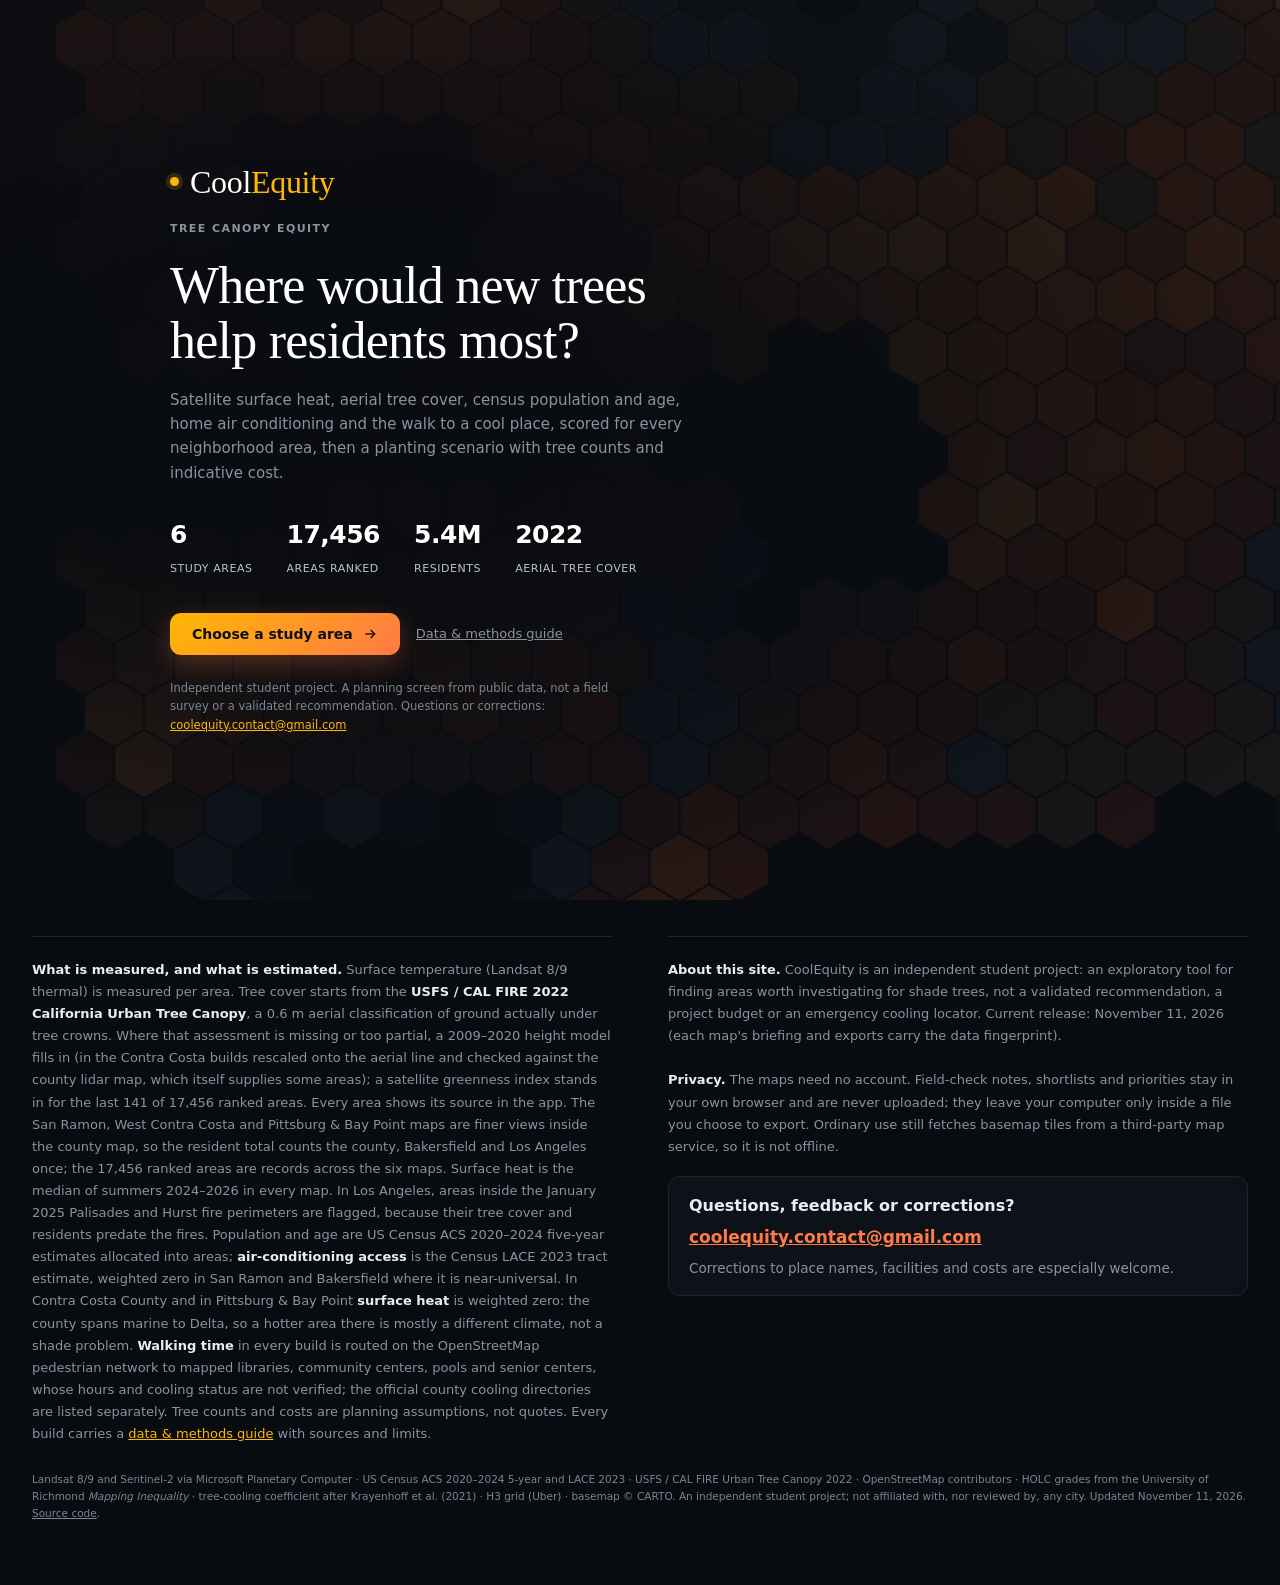
==== commit 1b9b46e9: "Los Angeles build; every map on summers 2024-2026; SB 535 where designated; audit fixes Los Angeles " ====
--- a/site/index.html
+++ b/site/index.html
@@ -4,7 +4,7 @@
 <meta charset="utf-8">
 <meta name="viewport" content="width=device-width,initial-scale=1">
 <title>CoolEquity — Heat &amp; Canopy Mapping</title>
-<meta name="description" content="Where would new street trees help residents most? Satellite heat, aerial tree cover, census population and walking access to cooling, scored for every neighborhood area. Contra Costa County, Bakersfield, San Ramon, West Contra Costa and Pittsburg &amp; Bay Point.">
+<meta name="description" content="Where would new street trees help residents most? Satellite heat, aerial tree cover, census population and walking access to cooling, scored for every neighborhood area. Los Angeles, Contra Costa County, Bakersfield, San Ramon, West Contra Costa and Pittsburg &amp; Bay Point.">
 <style>
   @font-face{font-family:Inter;src:url(vendor/inter-latin.woff2) format('woff2');
     font-weight:100 900;font-display:swap}
@@ -95,9 +95,9 @@
       conditioning and the walk to a cool place, scored for every neighborhood area, then a
       planting scenario with tree counts and indicative cost.</p>
     <div class="istats" id="istats">
-      <div><b>5</b><span>study areas</span></div>
-      <div><b>8,435</b><span>areas ranked</span></div>
-      <div><b>1.6M</b><span>residents</span></div>
+      <div><b>6</b><span>study areas</span></div>
+      <div><b>17,456</b><span>areas ranked</span></div>
+      <div><b>5.4M</b><span>residents</span></div>
       <div><b>2022</b><span>aerial tree cover</span></div>
     </div>
     <div class="ctarow">
@@ -109,10 +109,11 @@
     </div>
     <div class="menu-list" id="menu" hidden>
           <a href="contracosta/app/">Contra Costa County<small>Whole county · 2,697 areas</small></a>
-          <a href="bakersfield/app/">Bakersfield<small>The hottest of the five · 3,767 areas</small></a>
+          <a href="bakersfield/app/">Bakersfield<small>The hottest of the six · 3,767 areas</small></a>
           <a href="sanramon/app/">San Ramon<small>One city at 7× the resolution · 419 areas</small></a>
           <a href="westcc/app/">West Contra Costa<small>Richmond to Hercules · 982 areas</small></a>
           <a href="pittsburg/app/">Pittsburg &amp; Bay Point<small>East county · 570 areas</small></a>
+          <a href="losangeles/app/">Los Angeles<small>The whole city · 9,021 areas</small></a>
     </div>
     <p class="fine">Independent student project. A planning screen from public data, not a field survey
       or a validated recommendation. Questions or corrections:
@@ -128,10 +129,13 @@
     ground actually under tree crowns. Where that assessment is missing or too partial, a
     2009–2020 height model fills in (in the Contra Costa builds rescaled onto the aerial line
     and checked against the county lidar map, which itself supplies some areas); a satellite
-    greenness index stands in for the last 68 of 8,435 ranked areas. Every area shows its
+    greenness index stands in for the last 141 of 17,456 ranked areas. Every area shows its
     source in the app. The San Ramon, West Contra Costa and Pittsburg &amp; Bay Point maps are
-    finer views inside the county map, so the resident total counts the county and Bakersfield
-    once; the 8,435 ranked areas are records across the five overlapping maps. Population and
+    finer views inside the county map, so the resident total counts the county, Bakersfield and
+    Los Angeles once; the 17,456 ranked areas are records across the six maps. Surface heat is
+    the median of summers 2024–2026 in every map. In Los Angeles, areas inside the January 2025 Palisades
+    and Hurst fire perimeters are flagged, because their tree cover and residents predate the
+    fires. Population and
     age are US Census ACS 2020–2024 five-year estimates allocated into areas; <b>air-conditioning access</b> is the Census LACE 2023
     tract estimate, weighted zero in San Ramon and Bakersfield where it is near-universal. In Contra Costa County
     and in Pittsburg &amp; Bay Point <b>surface heat</b> is weighted zero: the county spans marine to Delta, so a hotter area there
@@ -146,7 +150,7 @@
   <div class="note">
     <b>About this site.</b> CoolEquity is an independent student project: an exploratory tool
     for finding areas worth investigating for shade trees, not a validated recommendation, a
-    project budget or an emergency cooling locator. Current release: September 25, 2026 (each
+    project budget or an emergency cooling locator. Current release: November 11, 2026 (each
     map's briefing and exports carry the data fingerprint).
     <br><br>
     <b>Privacy.</b> The maps need no account. Field-check notes, shortlists and priorities stay
@@ -166,7 +170,7 @@
     and LACE 2023 · USFS / CAL FIRE Urban Tree Canopy 2022 · OpenStreetMap contributors · HOLC
     grades from the University of Richmond <i>Mapping Inequality</i> · tree-cooling coefficient
     after Krayenhoff et al. (2021) · H3 grid (Uber) · basemap © CARTO. An independent student
-    project; not affiliated with, nor reviewed by, any city. Updated September 25, 2026.
+    project; not affiliated with, nor reviewed by, any city. Updated November 11, 2026.
     <a href="https://github.com/advikar/coolequity-app" style="color:inherit">Source code</a>.
   </div>
 </div>
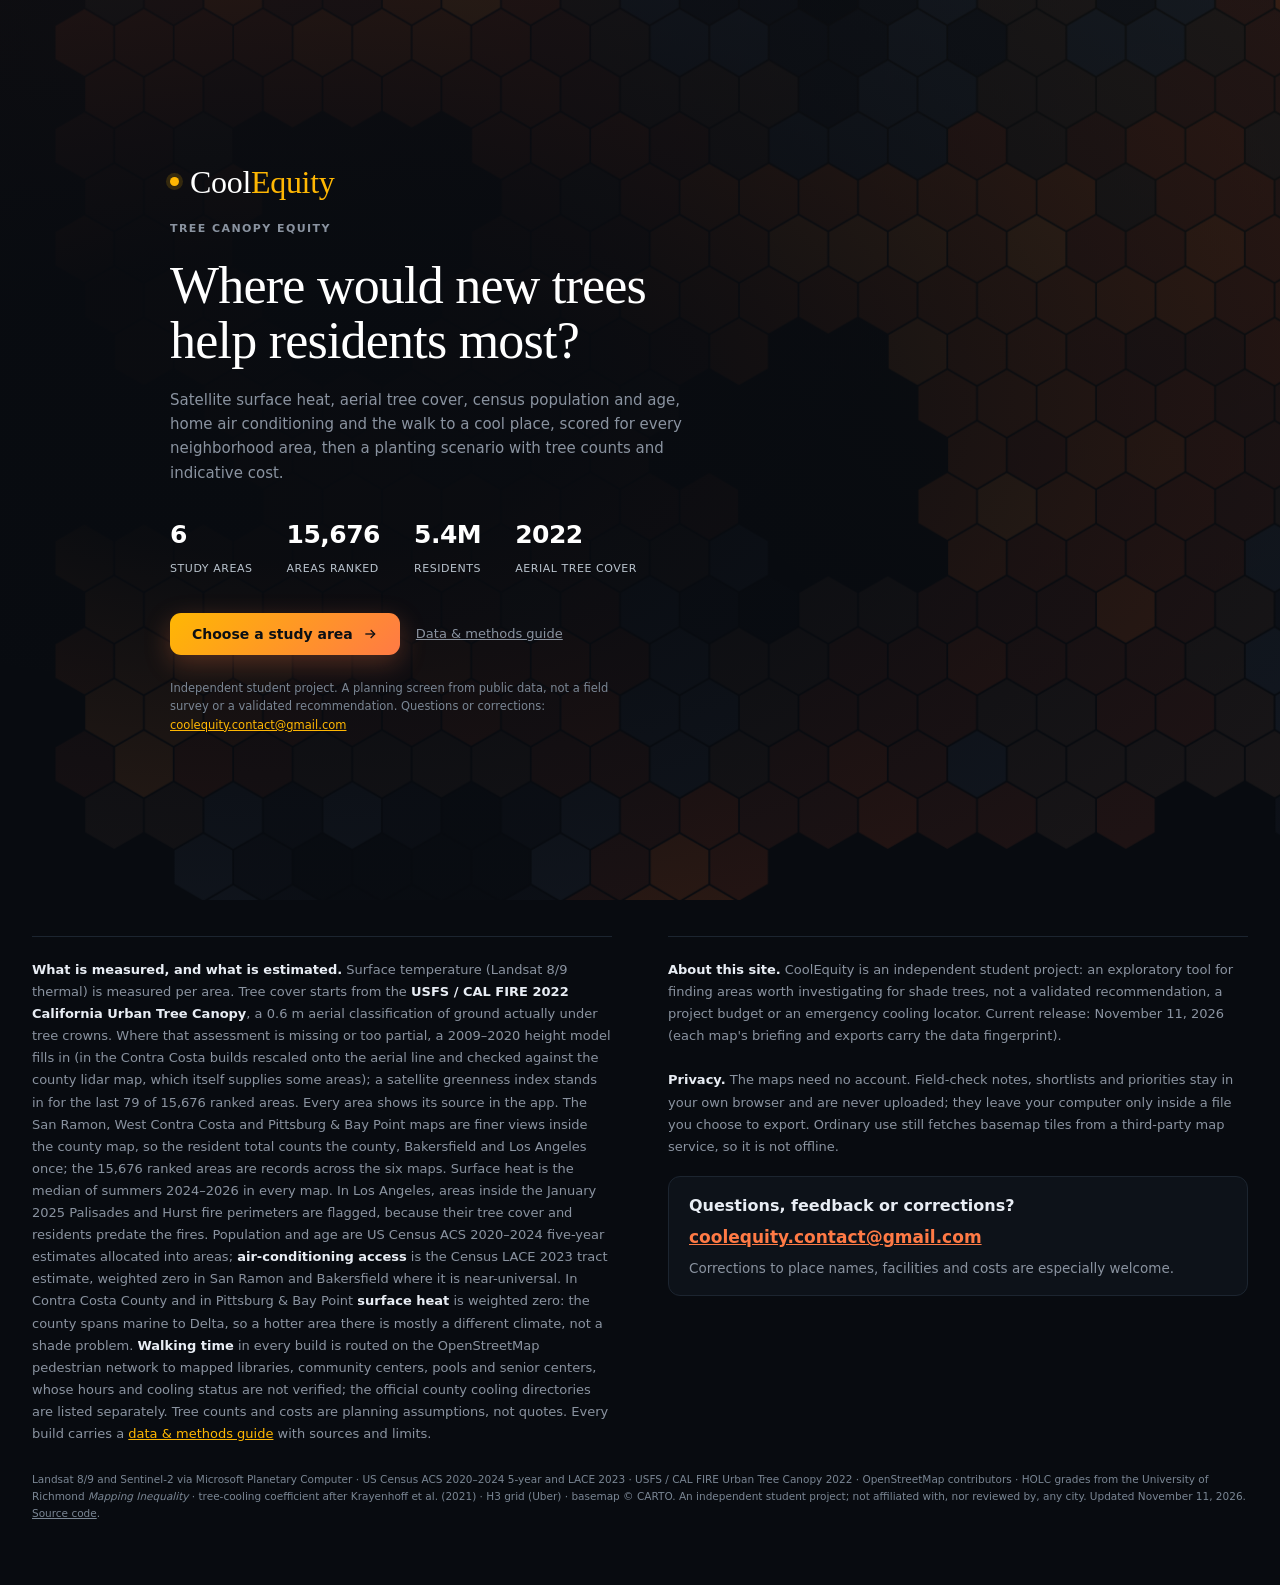
==== commit 20f7e375: "Check planting locations: coordinates against SB 535 tracts and wards; corrected area counts A progr" ====
--- a/site/index.html
+++ b/site/index.html
@@ -96,7 +96,7 @@
       planting scenario with tree counts and indicative cost.</p>
     <div class="istats" id="istats">
       <div><b>6</b><span>study areas</span></div>
-      <div><b>17,456</b><span>areas ranked</span></div>
+      <div><b>15,676</b><span>areas ranked</span></div>
       <div><b>5.4M</b><span>residents</span></div>
       <div><b>2022</b><span>aerial tree cover</span></div>
     </div>
@@ -109,7 +109,7 @@
     </div>
     <div class="menu-list" id="menu" hidden>
           <a href="contracosta/app/">Contra Costa County<small>Whole county · 2,697 areas</small></a>
-          <a href="bakersfield/app/">Bakersfield<small>The hottest of the six · 3,767 areas</small></a>
+          <a href="bakersfield/app/">Bakersfield<small>The hottest of the six · 1,987 areas</small></a>
           <a href="sanramon/app/">San Ramon<small>One city at 7× the resolution · 419 areas</small></a>
           <a href="westcc/app/">West Contra Costa<small>Richmond to Hercules · 982 areas</small></a>
           <a href="pittsburg/app/">Pittsburg &amp; Bay Point<small>East county · 570 areas</small></a>
@@ -129,10 +129,10 @@
     ground actually under tree crowns. Where that assessment is missing or too partial, a
     2009–2020 height model fills in (in the Contra Costa builds rescaled onto the aerial line
     and checked against the county lidar map, which itself supplies some areas); a satellite
-    greenness index stands in for the last 141 of 17,456 ranked areas. Every area shows its
+    greenness index stands in for the last 79 of 15,676 ranked areas. Every area shows its
     source in the app. The San Ramon, West Contra Costa and Pittsburg &amp; Bay Point maps are
     finer views inside the county map, so the resident total counts the county, Bakersfield and
-    Los Angeles once; the 17,456 ranked areas are records across the six maps. Surface heat is
+    Los Angeles once; the 15,676 ranked areas are records across the six maps. Surface heat is
     the median of summers 2024–2026 in every map. In Los Angeles, areas inside the January 2025 Palisades
     and Hurst fire perimeters are flagged, because their tree cover and residents predate the
     fires. Population and
